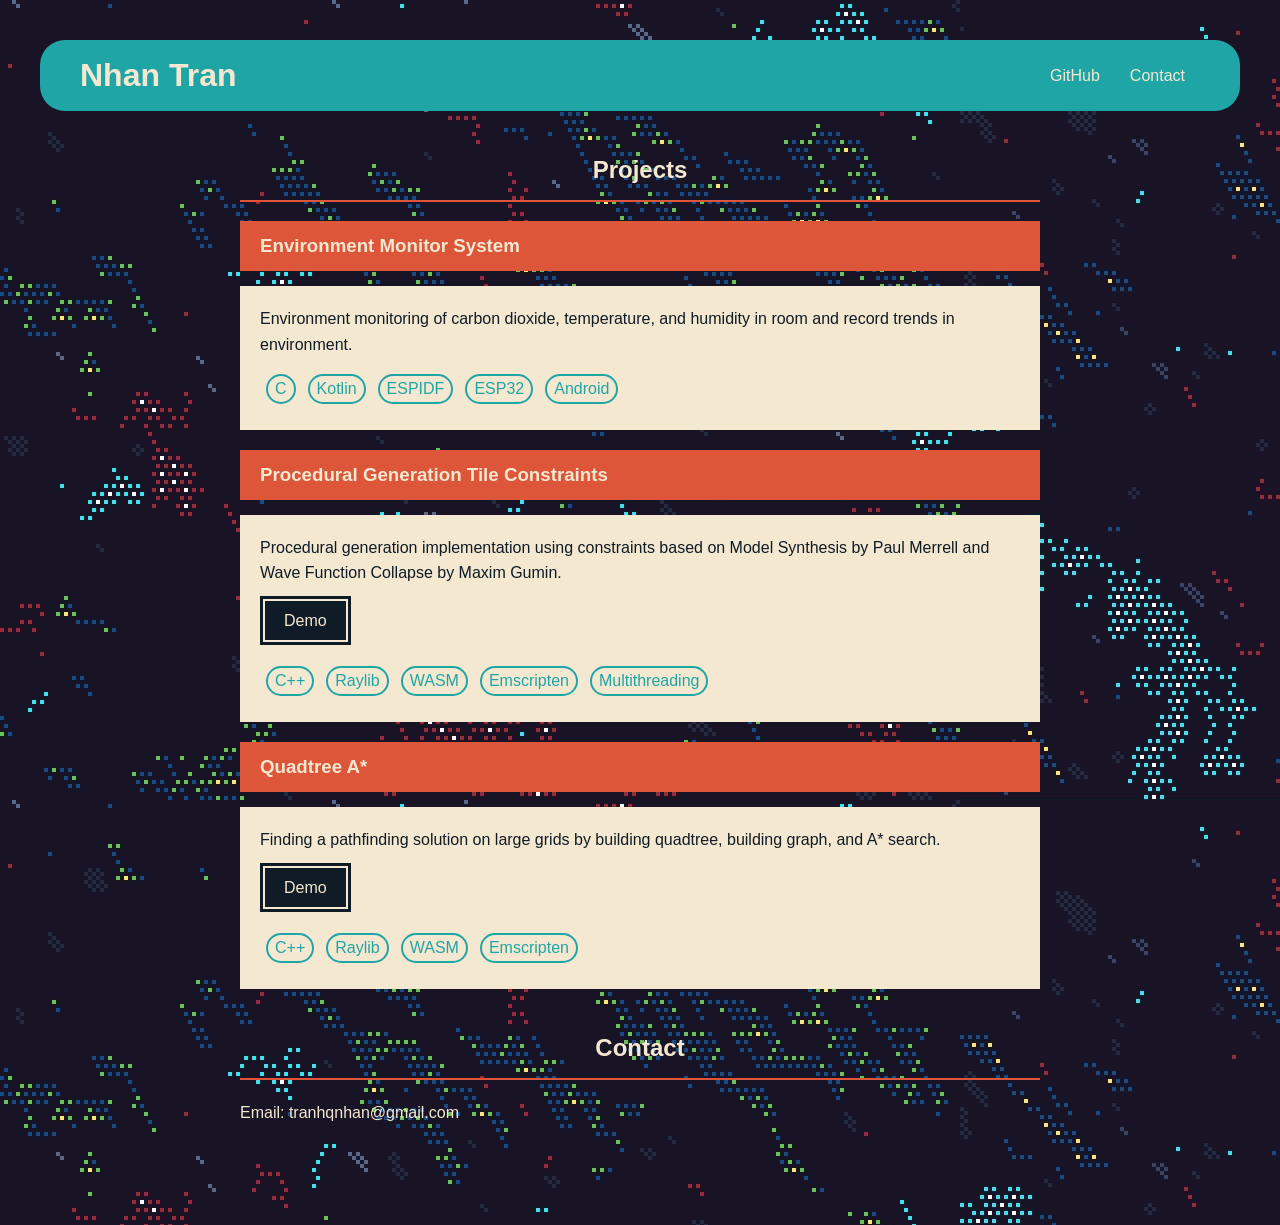
==== index.html @ 56c67a7b "remove gh from contacts" ====
<!DOCTYPE html>
<html lang="en">
<head>
  <meta charset="UTF-8">
  <link rel="icon" type="image/x-icon" href="assets/favicon.ico">
  <title>Nhan Tran | Portfolio</title>
  <meta name="viewport" content="width=device-width, initial-scale=1.0">
  <link rel="stylesheet" href="src/css/styles.css?v=3"> 

</head>

<body>

<header>
  <h1>Nhan Tran</h1>
  <nav>
    <a href="https://github.com/tranqnhan/">GitHub</a>
    <a href="#contacts">Contact</a>
  </nav>
</header>

<div class="mainContent">
  <section>
    <h2>Projects</h2>
    <div id="projects">
    

    <div class="project" style="--index: 0">
        
        <h3>Environment Monitor System</h3>
    
        <div class="projectContent">
            <p>Environment monitoring of carbon dioxide, temperature, and humidity in room and record trends in environment.</p>
            
            

            <div class="tags">
                
                    <div class="tag">C</div>
                
                    <div class="tag">Kotlin</div>
                
                    <div class="tag">ESPIDF</div>
                
                    <div class="tag">ESP32</div>
                
                    <div class="tag">Android</div>
                
            </div>
        </div>
    </div>

    

    <div class="project" style="--index: 1">
        
        <h3>Procedural Generation Tile Constraints</h3>
    
        <div class="projectContent">
            <p>Procedural generation implementation using constraints based on Model Synthesis by Paul Merrell and Wave Function Collapse by Maxim Gumin.</p>
            
            
                <a href=https://pgtc.tranhqnhan.org>Demo</a>
            

            <div class="tags">
                
                    <div class="tag">C++</div>
                
                    <div class="tag">Raylib</div>
                
                    <div class="tag">WASM</div>
                
                    <div class="tag">Emscripten</div>
                
                    <div class="tag">Multithreading</div>
                
            </div>
        </div>
    </div>

    

    <div class="project" style="--index: 2">
        
        <h3>Quadtree A*</h3>
    
        <div class="projectContent">
            <p>Finding a pathfinding solution on large grids by building quadtree, building graph, and A* search.</p>
            
            
                <a href=https://qtas.tranhqnhan.org>Demo</a>
            

            <div class="tags">
                
                    <div class="tag">C++</div>
                
                    <div class="tag">Raylib</div>
                
                    <div class="tag">WASM</div>
                
                    <div class="tag">Emscripten</div>
                
            </div>
        </div>
    </div>

    
</div>
  </section>

  <section id="contacts">
    <h2>Contact</h2>
    <p>Email: tranhqnhan@gmail.com</p>
  </section>
</div>


</body>
</html>
---- src/css/styles.css ----
:root {
  --color-black: #0f1b26;
  --color-red: #dd5639;
  --color-blue: #20a5a6;
  --color-white: #f5e8d1;
}

body {
    font-family: Arial, sans-serif;
    margin: 0;
    line-height: 1.6;
    background: var(--color-black);
    color: var(--color-white);

    background-image: url("../../assets/image1.jpg");
    background-repeat: repeat-x repeat-y;
    background-size: auto;
    animation: slide-bg 120s linear infinite;
    margin-bottom: 100px;
}

header {
    background-color: var(--color-blue);
    color: var(--color-white);
    border-radius: 25px;
    display: flex;
    flex-direction: row;
    margin: 40px;
    padding-left: 40px;
    padding-right: 40px;
    padding-top: 10px;
    padding-bottom: 10px;

    h1 {
        margin: 0;
        flex: 0.5;
    }

    nav {
        display: flex;
        flex-direction: row;
        justify-content: flex-end;
        align-items: center;
        flex: 0.5;

        a {            
            color: var(--color-white);
            margin: 0 15px;
            position: relative;
            text-decoration: none;
        }

        a::after {
            content: "";
            position: absolute;
            left: 50%;
            transform: translateX(-50%);
            bottom: -5px;
            width: 0;
            height: 3px;
            background: var(--color-red);
            transition: width 0.3s ease;
        }

        a:hover::after {
            width: 100%;
        }
    }
}

section {
    margin-bottom: 40px;
}

h2 {
    display: flex;
    justify-content: center;
    border-bottom: 2px solid var(--color-red);
    padding-bottom: 10px;
}

a {
    color: var(--color-white);
}

.mainContent {
    flex: 0 0 50%;
    max-width: 800px;
    margin: auto;
}

#projects {
    display: flex;
    flex-direction: column;
    gap: 20px;
}

.project {
    --sep-margin: 10px;
    opacity: 0;
    animation: fadeIn 2s ease forwards;
    animation-delay: calc(var(--index) * 1000ms);

    h3 {
        padding: 10px;
        padding-left: 20px;
        margin-top: 0px;
        margin-bottom: calc(var(--sep-margin) + 5px);
        color: var(--color-white);
        background-color: var(--color-red);
    }
}

@keyframes fadeIn {
    from {
        opacity: 0;
    }
    to {
        opacity: 1;
    }
}

@media (prefers-reduced-motion: reduce) {
    .project {
        animation: none;
        opacity: 1;
        transform: none;
    }
}

.projectContent {
    background: var(--color-white);
    padding: 20px;
    color: var(--color-black);

    --sep-margin: 10px;
    
    p {
        margin-top: 0;
        margin-bottom: var(--sep-margin);
    }

    a {
        display: inline-block;
        padding: 12px 24px;
        background: var(--color-black);
        color: var(--color-white);
        text-decoration: none;
        margin-bottom: calc(var(--sep-margin) + 5px);
        outline: 2px solid var(--color-white);
        outline-offset: -5px;
        transition: background 0.2s ease, transform 0.15s ease;

    }

    a:hover {
        background: var(--color-red);
        transform: scale(1.05);
    }
}


.tags {  
    display: flex;
    flex-wrap: wrap;
}


.tag {
    padding: 15px;
    border-radius: 50px;
    color: var(--color-blue);  
    
    font-size: 16px;
    line-height: 12px;
    
    outline: 2px solid var(--color-blue);
    outline-offset: -8px;
}

@keyframes slide-bg {
    from {
        background-position: 0 0;
    }
    to {
        background-position: -1920px 0;
    }
}
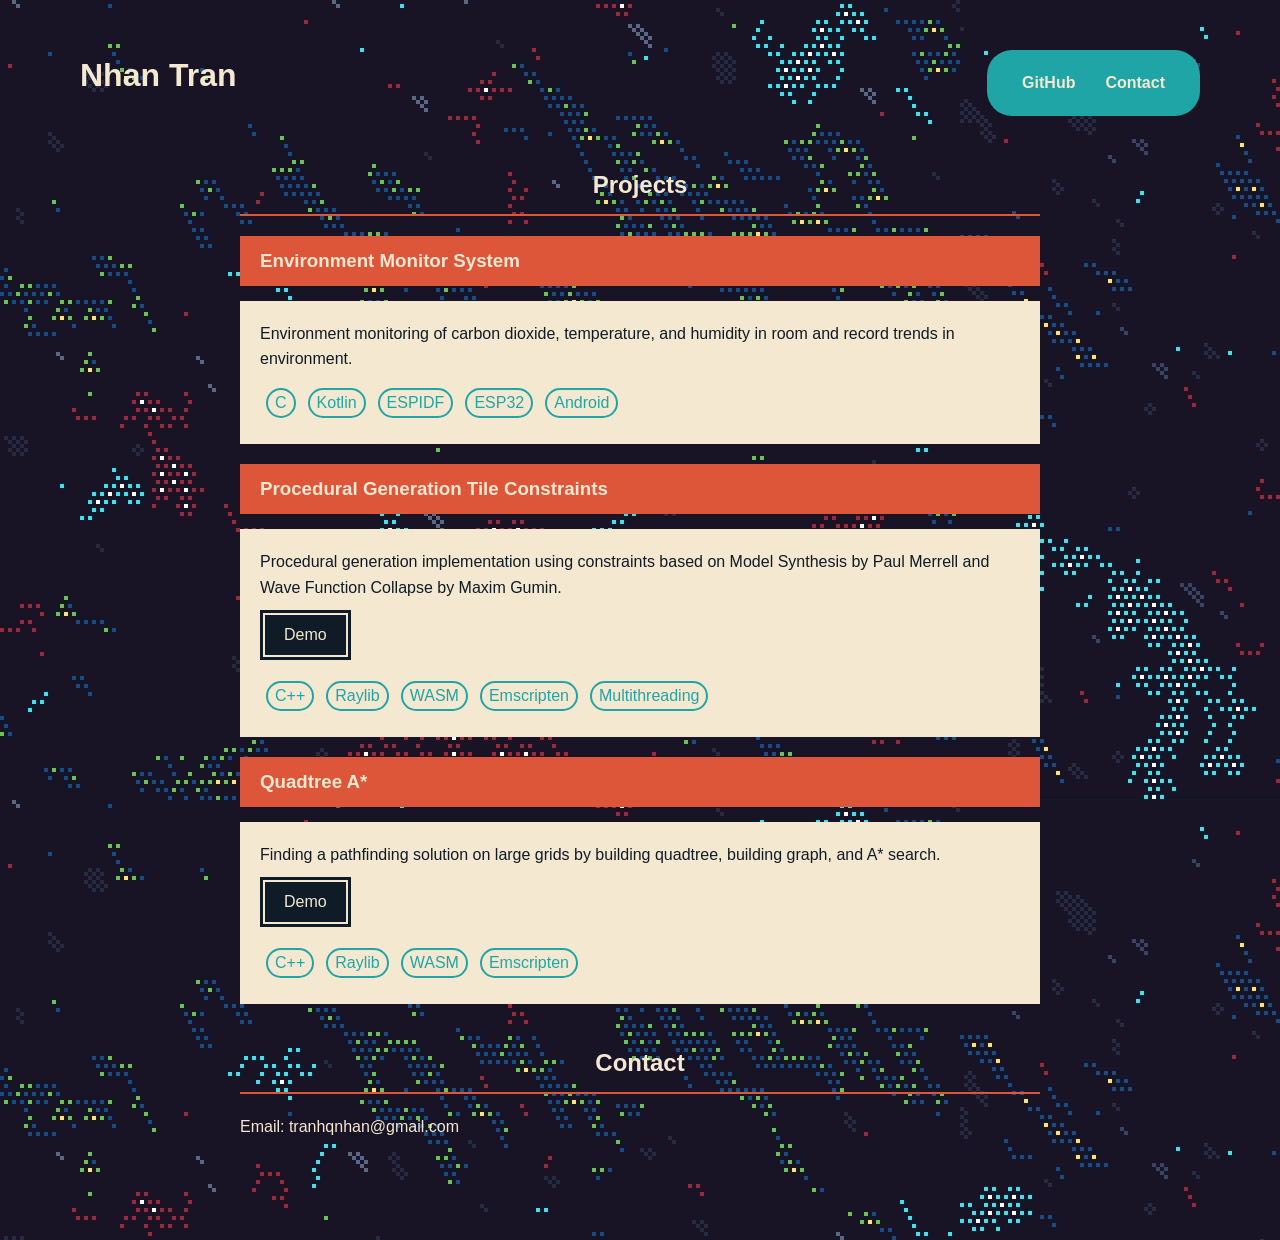
==== commit 4d51bf5e: "update nav" ====
--- a/index.html
+++ b/index.html
@@ -14,8 +14,8 @@
 <header>
   <h1>Nhan Tran</h1>
   <nav>
-    <a href="https://github.com/tranqnhan/">GitHub</a>
-    <a href="#contacts">Contact</a>
+    <a href="https://github.com/tranqnhan/"><b>GitHub</b></a>
+    <a href="#contacts"><b>Contact</b></a>
   </nav>
 </header>
 
--- a/src/css/styles.css
+++ b/src/css/styles.css
@@ -20,9 +20,7 @@
 }
 
 header {
-    background-color: var(--color-blue);
     color: var(--color-white);
-    border-radius: 25px;
     display: flex;
     flex-direction: row;
     margin: 40px;
@@ -33,15 +31,17 @@
 
     h1 {
         margin: 0;
-        flex: 0.5;
+        flex: 1;
     }
 
     nav {
+        background-color: var(--color-blue);
+        border-radius: 25px;
         display: flex;
         flex-direction: row;
         justify-content: flex-end;
         align-items: center;
-        flex: 0.5;
+        padding: 20px;
 
         a {            
             color: var(--color-white);
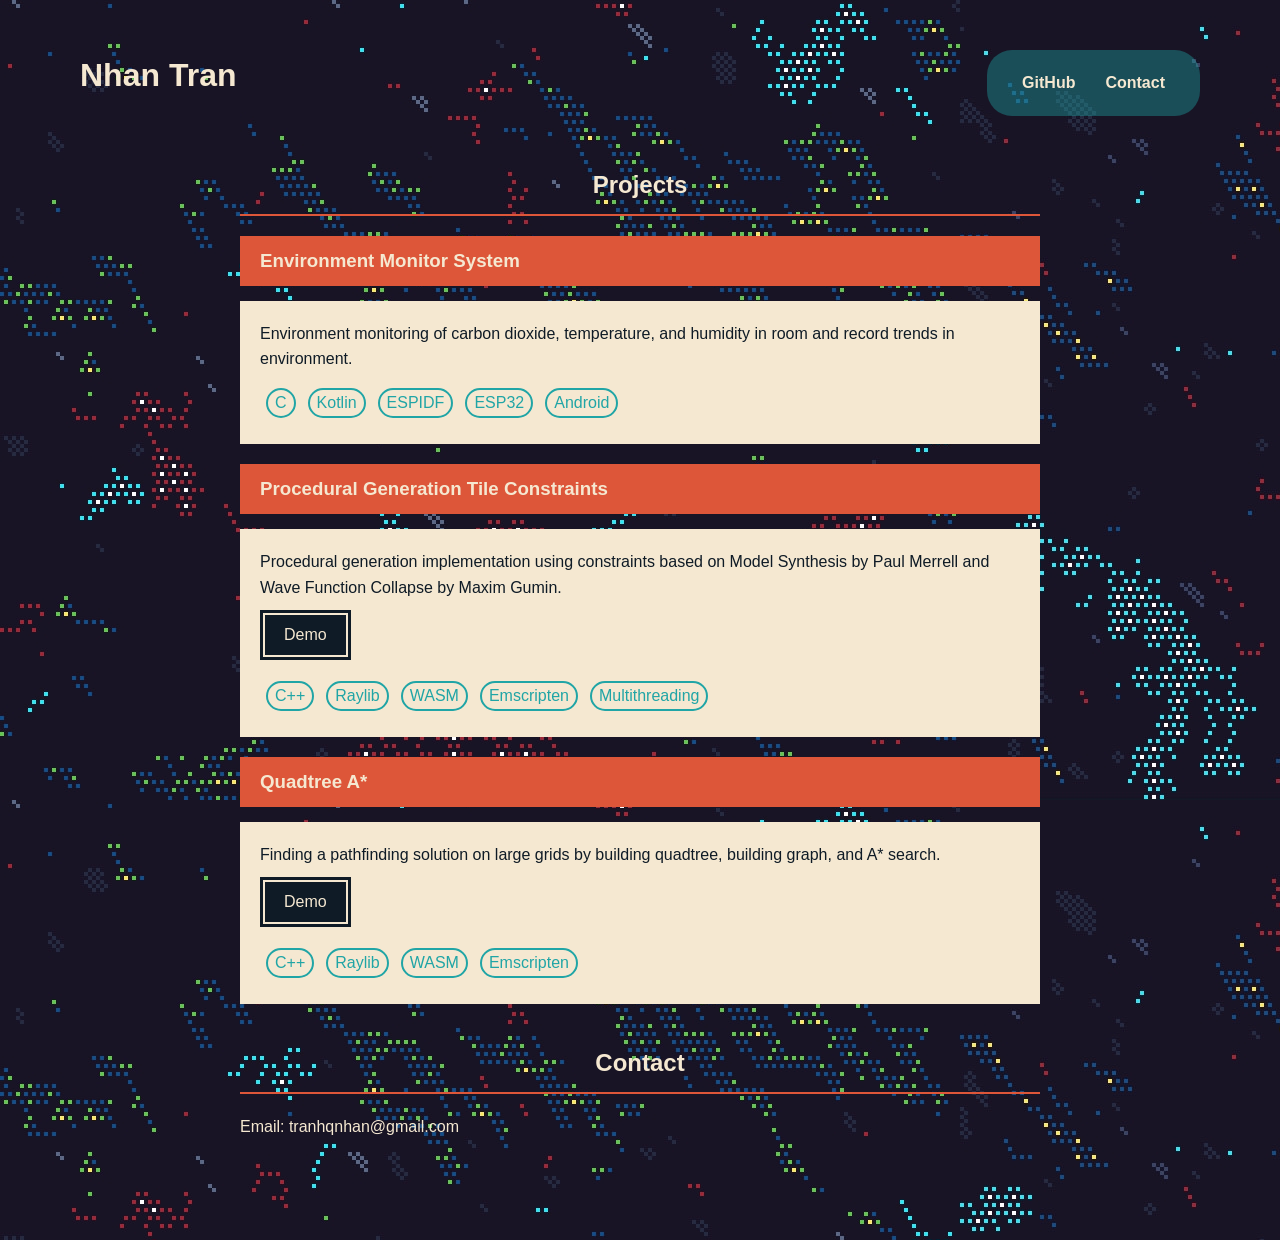
==== commit 3f976141: "update nav" ====
--- a/index.html
+++ b/index.html
@@ -5,7 +5,7 @@
   <link rel="icon" type="image/x-icon" href="assets/favicon.ico">
   <title>Nhan Tran | Portfolio</title>
   <meta name="viewport" content="width=device-width, initial-scale=1.0">
-  <link rel="stylesheet" href="src/css/styles.css?v=3"> 
+  <link rel="stylesheet" href="src/css/styles.css?v=4"> 
 
 </head>
 
--- a/src/css/styles.css
+++ b/src/css/styles.css
@@ -35,7 +35,12 @@
     }
 
     nav {
-        background-color: var(--color-blue);
+        background: rgb(from var(--color-blue) r g b / 0.4);
+        box-shadow: 0 0 0 rgba(0, 0, 0, 0);
+        transition: 
+            background 0.3s ease,
+            box-shadow 0.3s ease;
+
         border-radius: 25px;
         display: flex;
         flex-direction: row;
@@ -43,6 +48,8 @@
         align-items: center;
         padding: 20px;
 
+
+        
         a {            
             color: var(--color-white);
             margin: 0 15px;
@@ -66,6 +73,11 @@
             width: 100%;
         }
     }
+
+    nav:hover {
+        background: rgb(from var(--color-blue) r g b / 0.8);
+        box-shadow: 0 10px 50px rgb(from var(--color-blue) r g b / 0.5);
+    }
 }
 
 section {
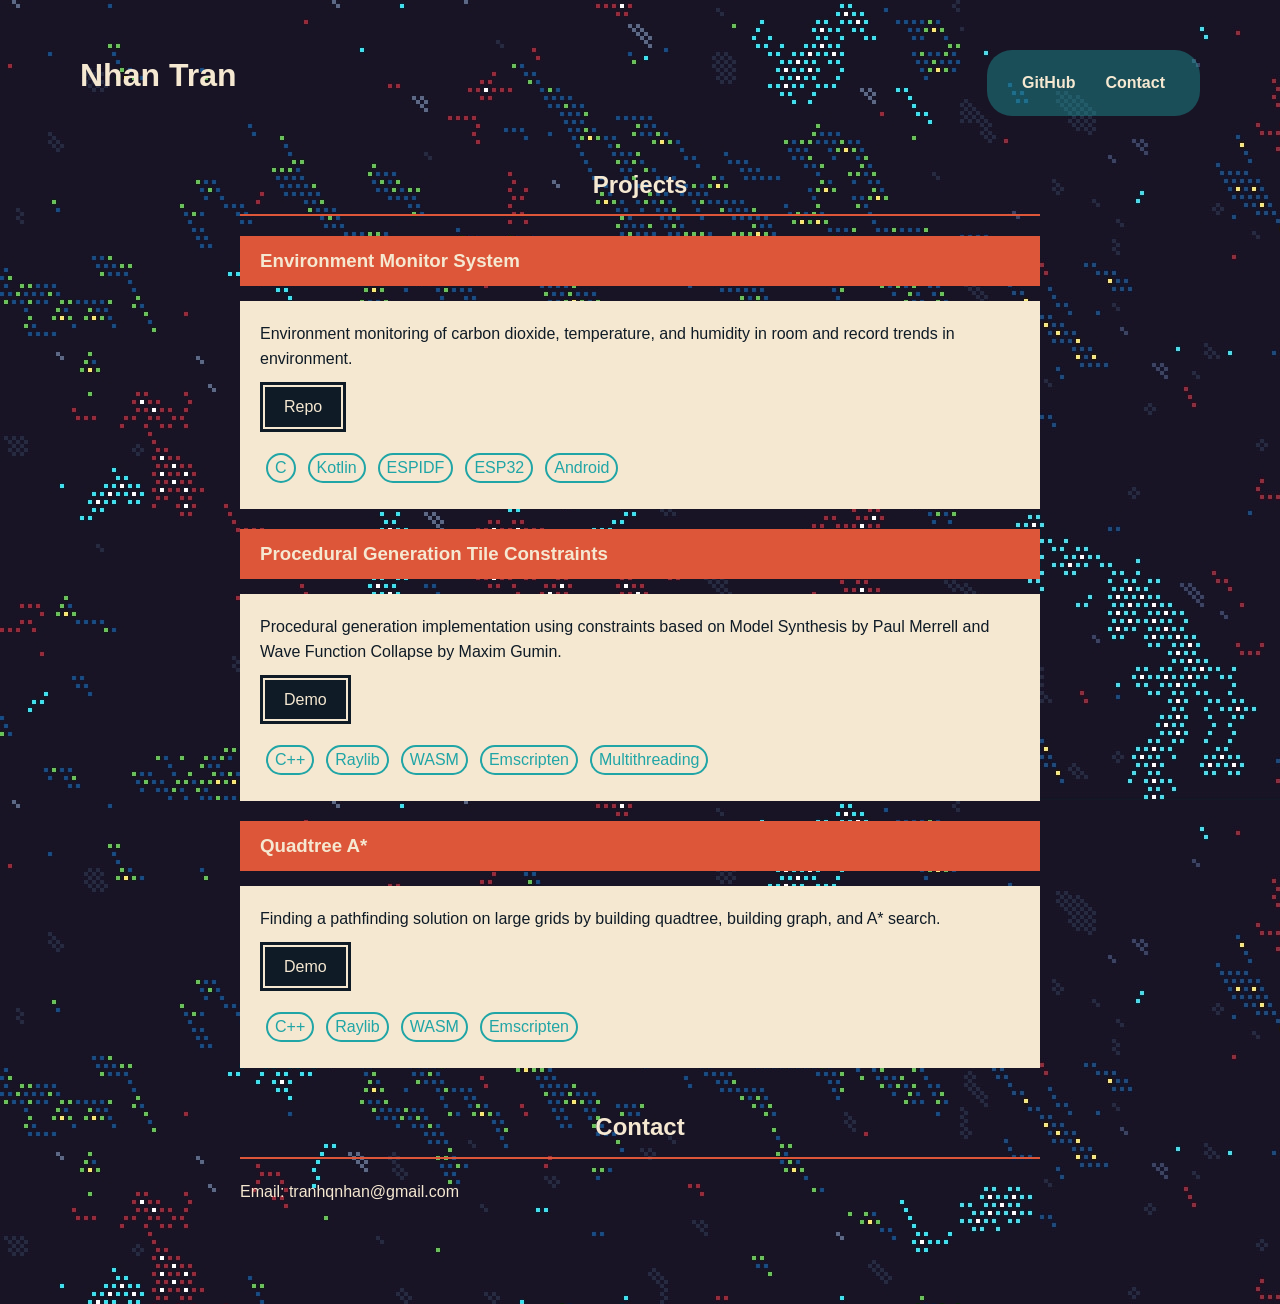
==== commit 12315ade: "added repository to ems" ====
--- a/index.html
+++ b/index.html
@@ -32,8 +32,14 @@
         <div class="projectContent">
             <p>Environment monitoring of carbon dioxide, temperature, and humidity in room and record trends in environment.</p>
             
-            
-
+            <div style="display:flex; flex-direction: row; gap: 20px;">
+                
+                
+                
+                    <a href=https://github.com/tranqnhan/ENVIRONMENT-MONITOR-ESP32>Repo</a>
+                
+            </div>
+           
             <div class="tags">
                 
                     <div class="tag">C</div>
@@ -59,10 +65,14 @@
         <div class="projectContent">
             <p>Procedural generation implementation using constraints based on Model Synthesis by Paul Merrell and Wave Function Collapse by Maxim Gumin.</p>
             
-            
-                <a href=https://pgtc.tranhqnhan.org>Demo</a>
-            
-
+            <div style="display:flex; flex-direction: row; gap: 20px;">
+                
+                    <a href=https://pgtc.tranhqnhan.org>Demo</a>
+                
+                
+                
+            </div>
+           
             <div class="tags">
                 
                     <div class="tag">C++</div>
@@ -88,10 +98,14 @@
         <div class="projectContent">
             <p>Finding a pathfinding solution on large grids by building quadtree, building graph, and A* search.</p>
             
-            
-                <a href=https://qtas.tranhqnhan.org>Demo</a>
-            
-
+            <div style="display:flex; flex-direction: row; gap: 20px;">
+                
+                    <a href=https://qtas.tranhqnhan.org>Demo</a>
+                
+                
+                
+            </div>
+           
             <div class="tags">
                 
                     <div class="tag">C++</div>
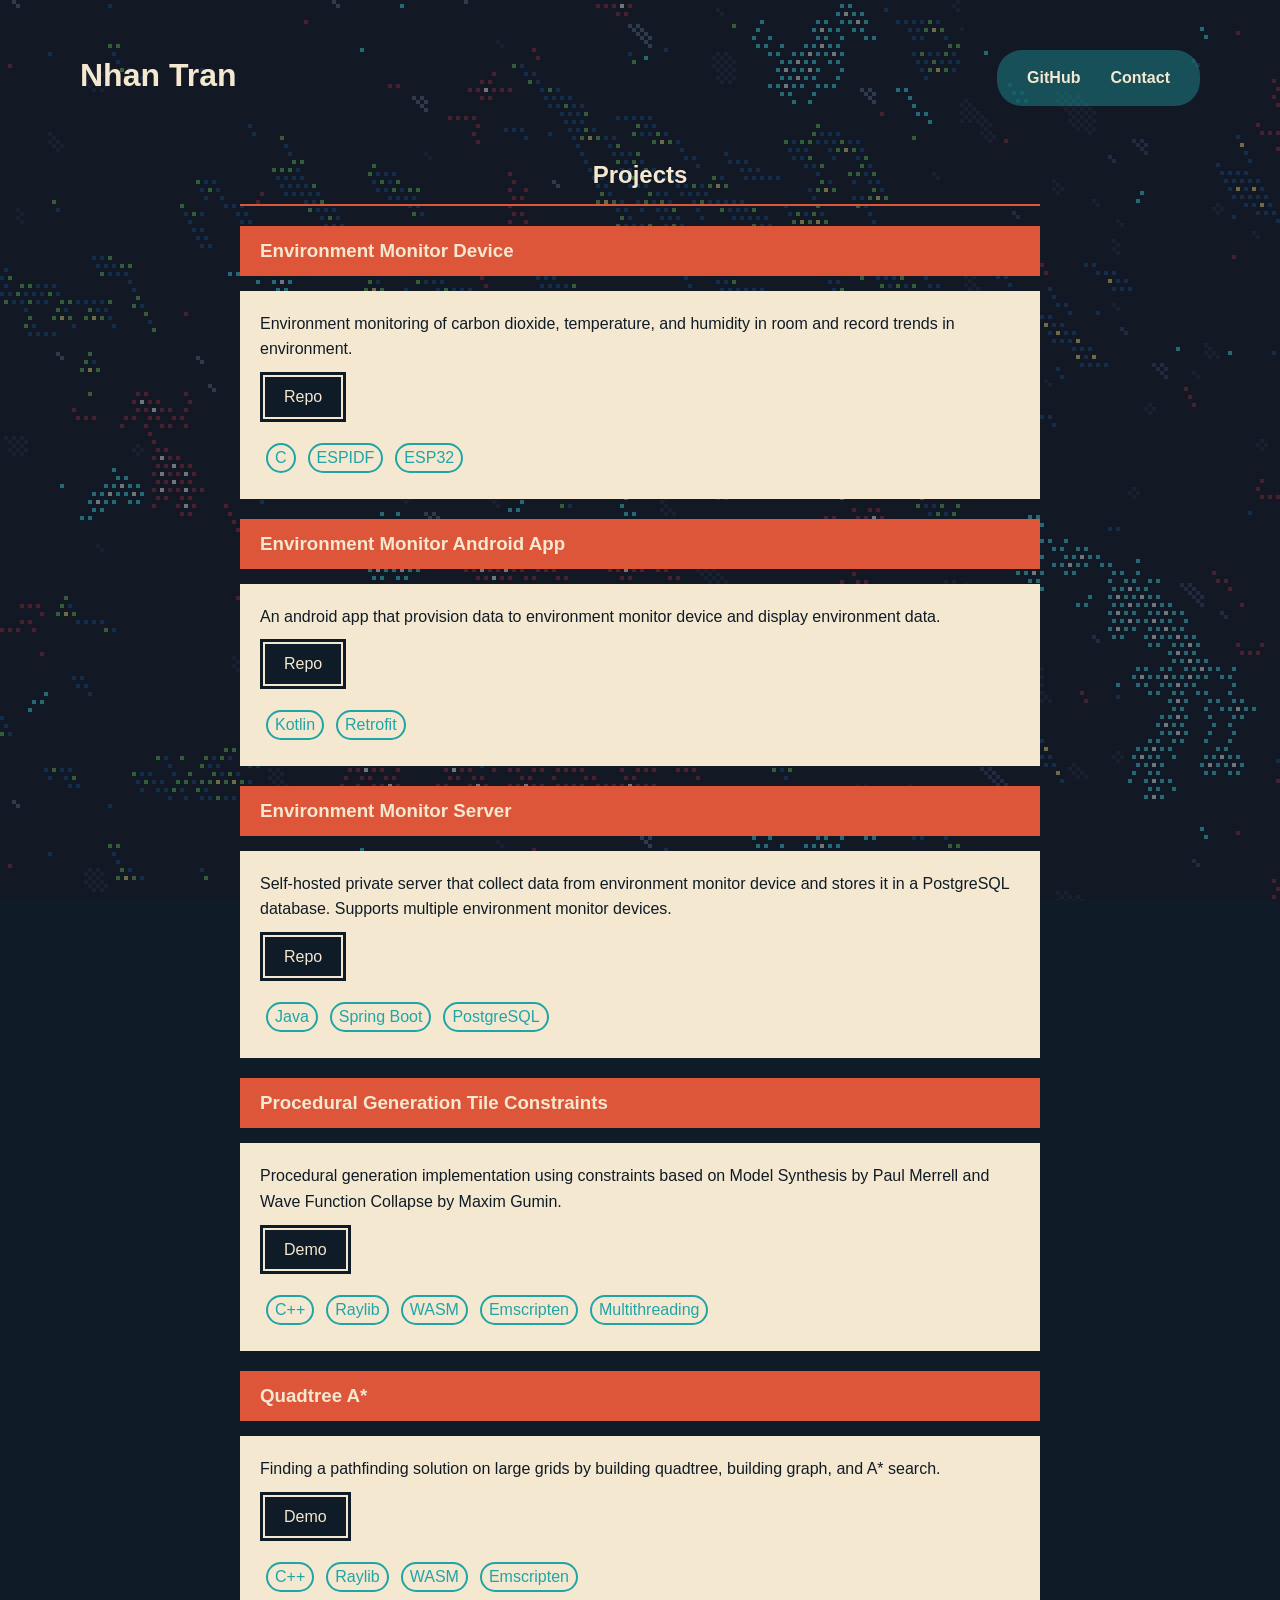
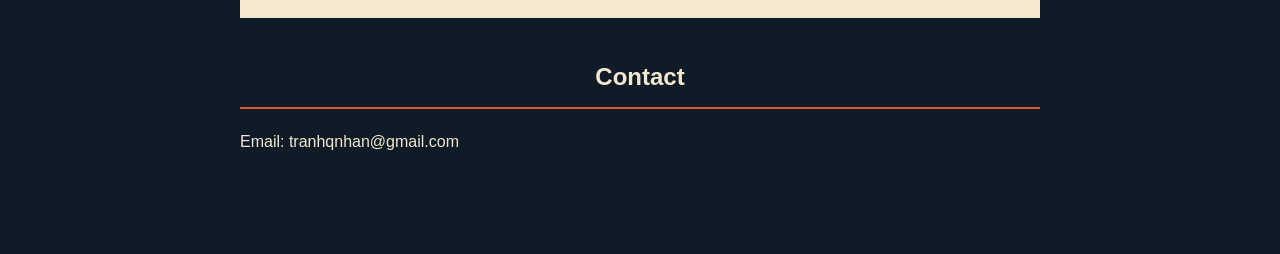
==== commit 4408d8df: "added projects" ====
--- a/index.html
+++ b/index.html
@@ -27,7 +27,7 @@
 
     <div class="project" style="--index: 0">
         
-        <h3>Environment Monitor System</h3>
+        <h3>Environment Monitor Device</h3>
     
         <div class="projectContent">
             <p>Environment monitoring of carbon dioxide, temperature, and humidity in room and record trends in environment.</p>
@@ -44,13 +44,9 @@
                 
                     <div class="tag">C</div>
                 
-                    <div class="tag">Kotlin</div>
-                
                     <div class="tag">ESPIDF</div>
                 
                     <div class="tag">ESP32</div>
-                
-                    <div class="tag">Android</div>
                 
             </div>
         </div>
@@ -59,6 +55,62 @@
     
 
     <div class="project" style="--index: 1">
+        
+        <h3>Environment Monitor Android App</h3>
+    
+        <div class="projectContent">
+            <p>An android app that provision data to environment monitor device and display environment data.</p>
+            
+            <div style="display:flex; flex-direction: row; gap: 20px;">
+                
+                
+                
+                    <a href=https://github.com/tranqnhan/ENVIRONMENT-MONITOR-ANDROID>Repo</a>
+                
+            </div>
+           
+            <div class="tags">
+                
+                    <div class="tag">Kotlin</div>
+                
+                    <div class="tag">Retrofit</div>
+                
+            </div>
+        </div>
+    </div>
+
+    
+
+    <div class="project" style="--index: 2">
+        
+        <h3>Environment Monitor Server</h3>
+    
+        <div class="projectContent">
+            <p>Self-hosted private server that collect data from environment monitor device and stores it in a PostgreSQL database. Supports multiple environment monitor devices.</p>
+            
+            <div style="display:flex; flex-direction: row; gap: 20px;">
+                
+                
+                
+                    <a href=https://github.com/tranqnhan/ENVIRONMENT-MONITOR-SERVER>Repo</a>
+                
+            </div>
+           
+            <div class="tags">
+                
+                    <div class="tag">Java</div>
+                
+                    <div class="tag">Spring Boot</div>
+                
+                    <div class="tag">PostgreSQL</div>
+                
+            </div>
+        </div>
+    </div>
+
+    
+
+    <div class="project" style="--index: 3">
         
         <h3>Procedural Generation Tile Constraints</h3>
     
@@ -91,7 +143,7 @@
 
     
 
-    <div class="project" style="--index: 2">
+    <div class="project" style="--index: 4">
         
         <h3>Quadtree A*</h3>
     
--- a/src/css/styles.css
+++ b/src/css/styles.css
@@ -11,13 +11,22 @@
     line-height: 1.6;
     background: var(--color-black);
     color: var(--color-white);
-
+    margin-bottom: 100px;
+}
+
+body::before {
+    content: "";
+    position: fixed;
+    inset: 0;
     background-image: url("../../assets/image1.jpg");
-    background-repeat: repeat-x repeat-y;
     background-size: auto;
+    background-repeat: repeat;
     animation: slide-bg 120s linear infinite;
-    margin-bottom: 100px;
-}
+    opacity: 0.4;
+    z-index: -1;
+    pointer-events: none;
+}
+
 
 header {
     color: var(--color-white);
@@ -46,7 +55,7 @@
         flex-direction: row;
         justify-content: flex-end;
         align-items: center;
-        padding: 20px;
+        padding: 15px;
 
 
         
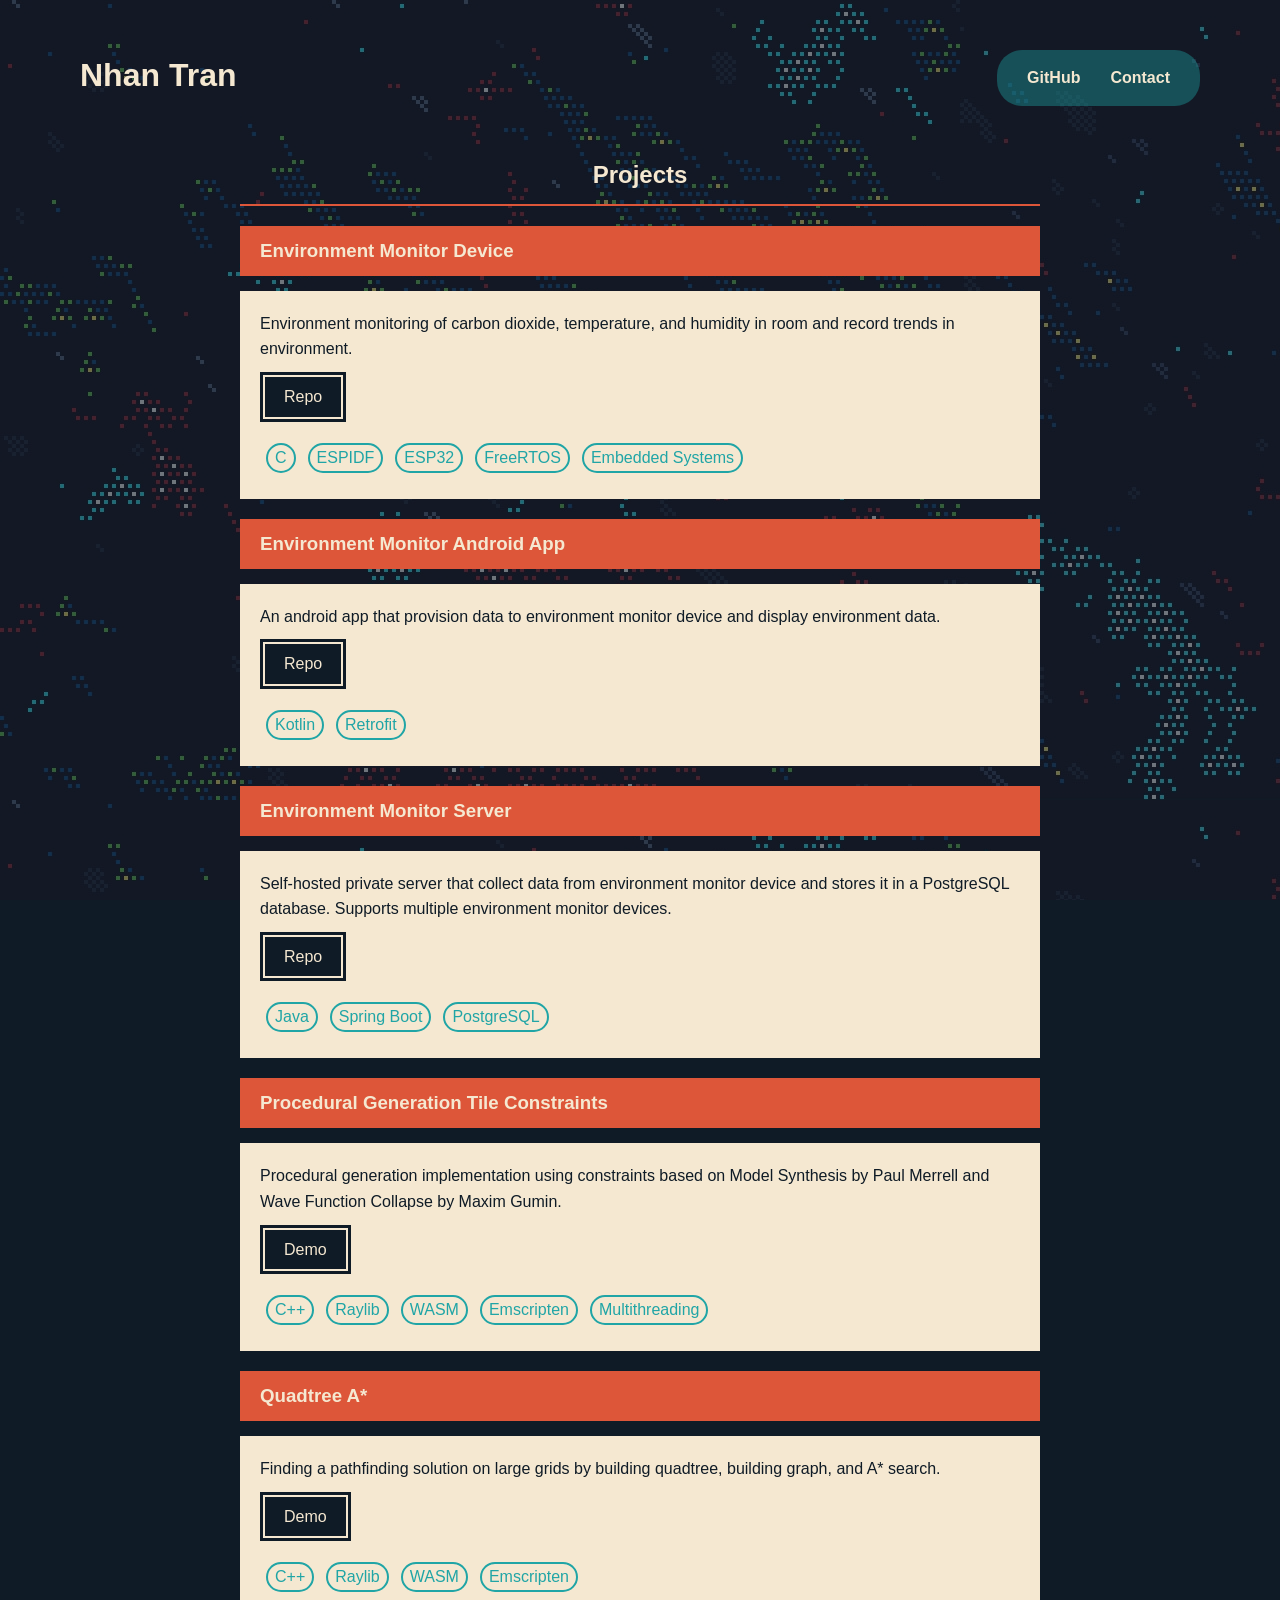
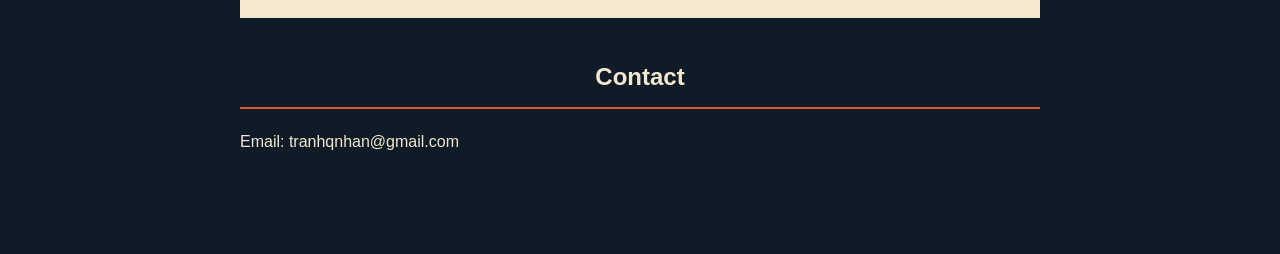
==== commit 785d09c7: "update projects" ====
--- a/index.html
+++ b/index.html
@@ -47,6 +47,10 @@
                     <div class="tag">ESPIDF</div>
                 
                     <div class="tag">ESP32</div>
+                
+                    <div class="tag">FreeRTOS</div>
+                
+                    <div class="tag">Embedded Systems</div>
                 
             </div>
         </div>
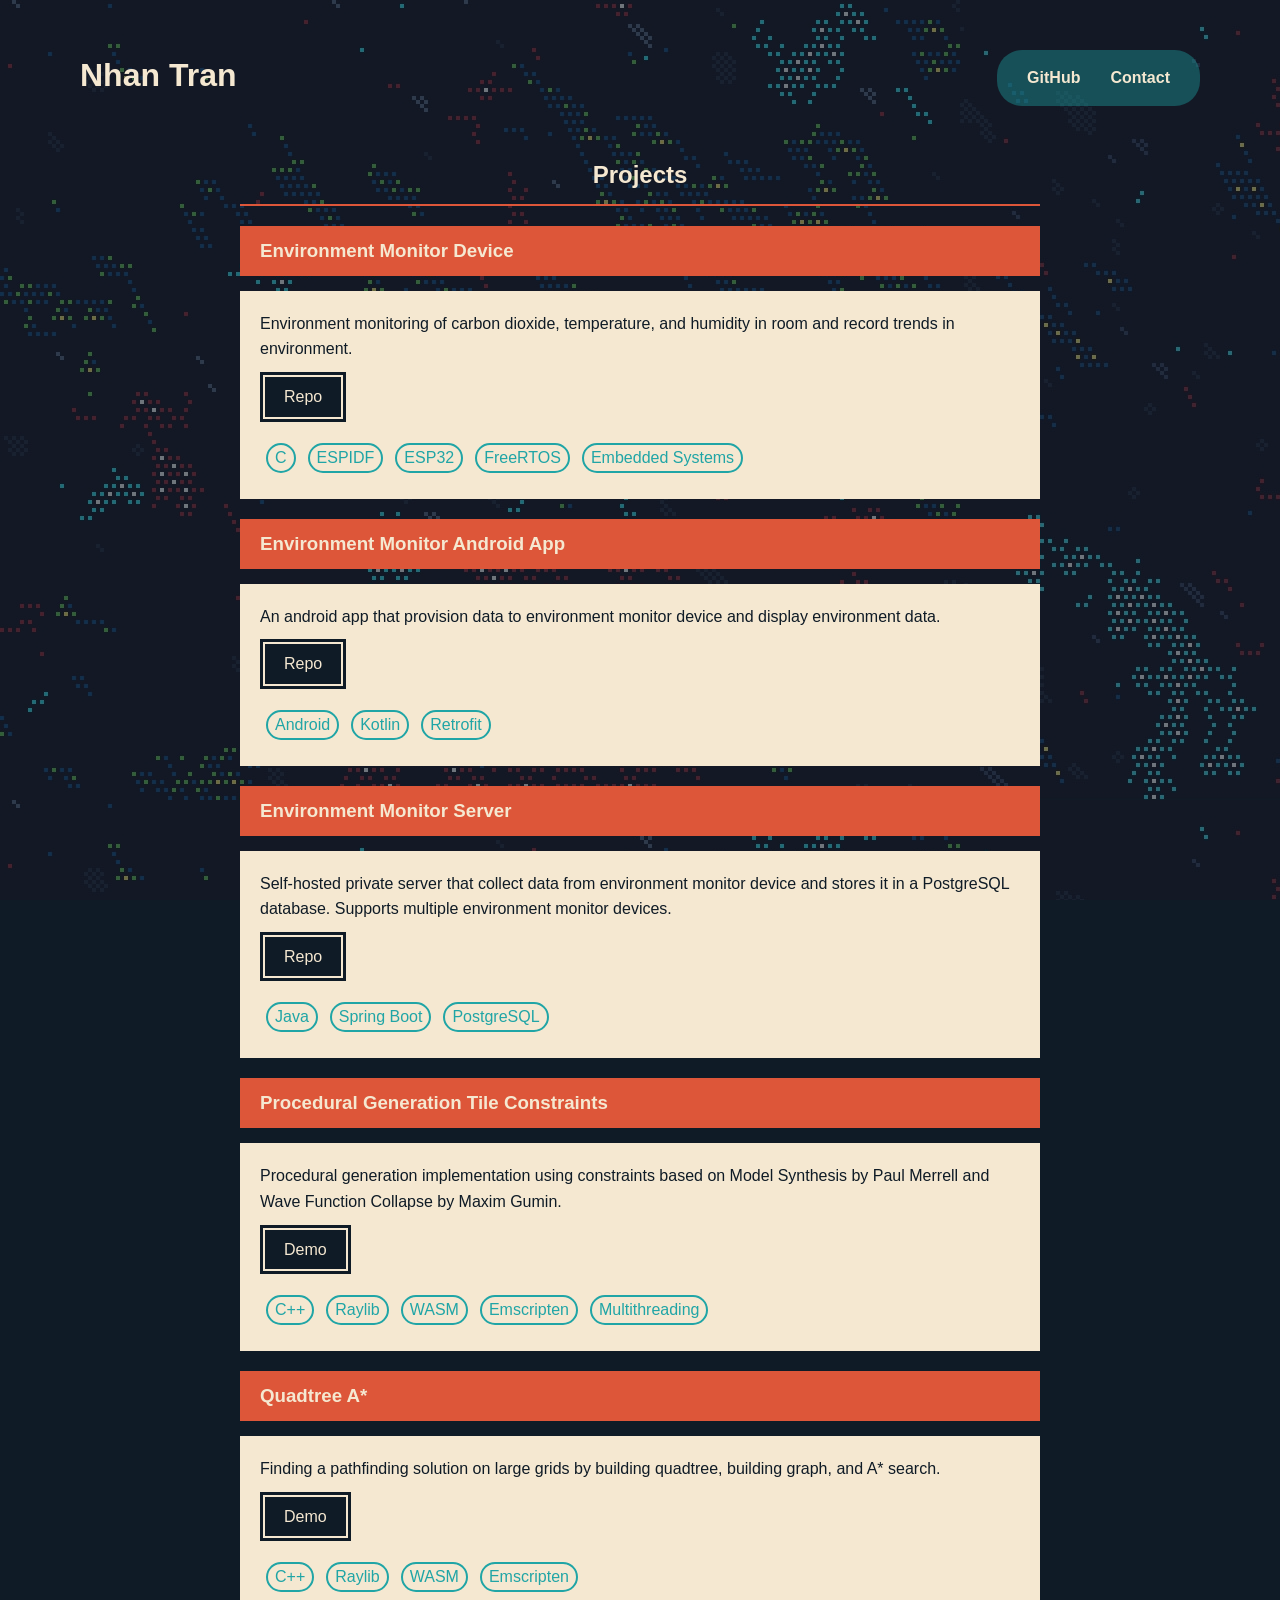
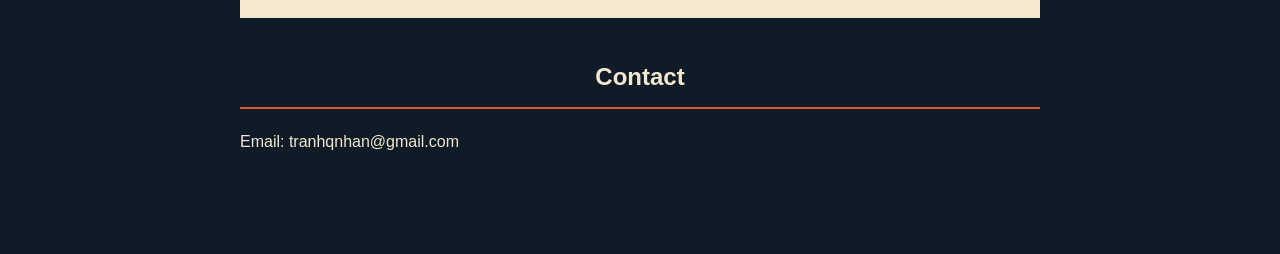
==== commit 946f1de0: "update projects" ====
--- a/index.html
+++ b/index.html
@@ -74,6 +74,8 @@
             </div>
            
             <div class="tags">
+                
+                    <div class="tag">Android</div>
                 
                     <div class="tag">Kotlin</div>
                 
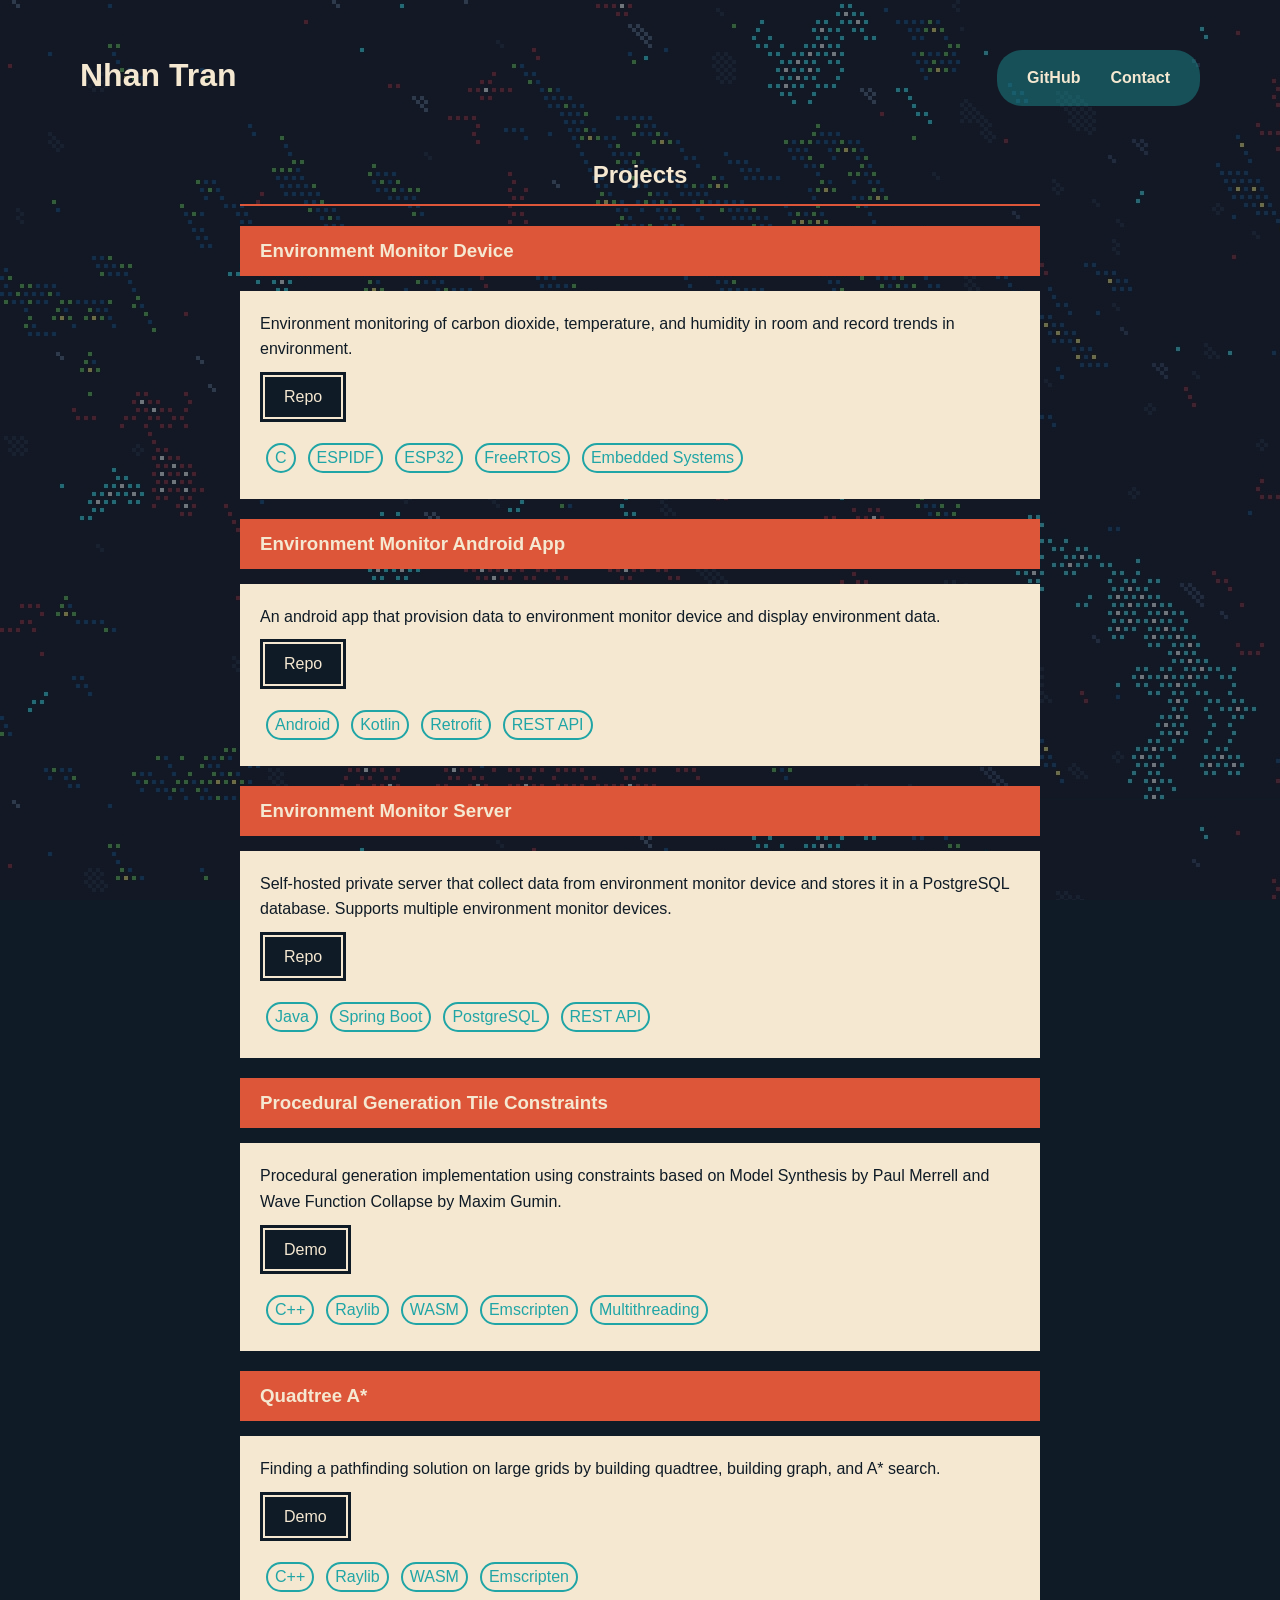
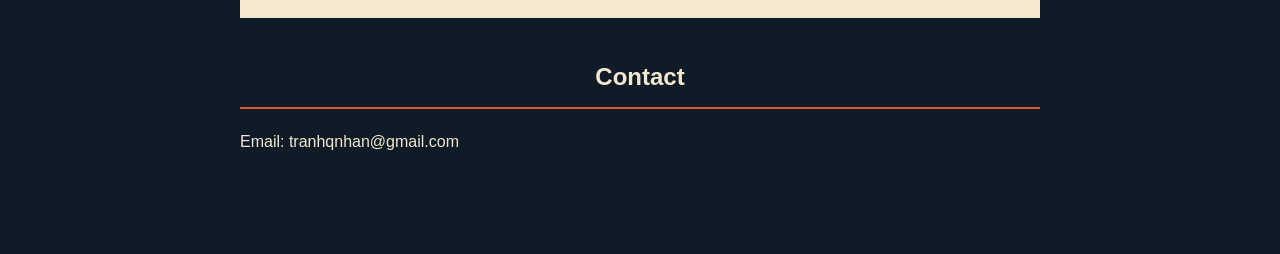
==== commit a8105951: "update projects" ====
--- a/index.html
+++ b/index.html
@@ -81,6 +81,8 @@
                 
                     <div class="tag">Retrofit</div>
                 
+                    <div class="tag">REST API</div>
+                
             </div>
         </div>
     </div>
@@ -109,6 +111,8 @@
                     <div class="tag">Spring Boot</div>
                 
                     <div class="tag">PostgreSQL</div>
+                
+                    <div class="tag">REST API</div>
                 
             </div>
         </div>
